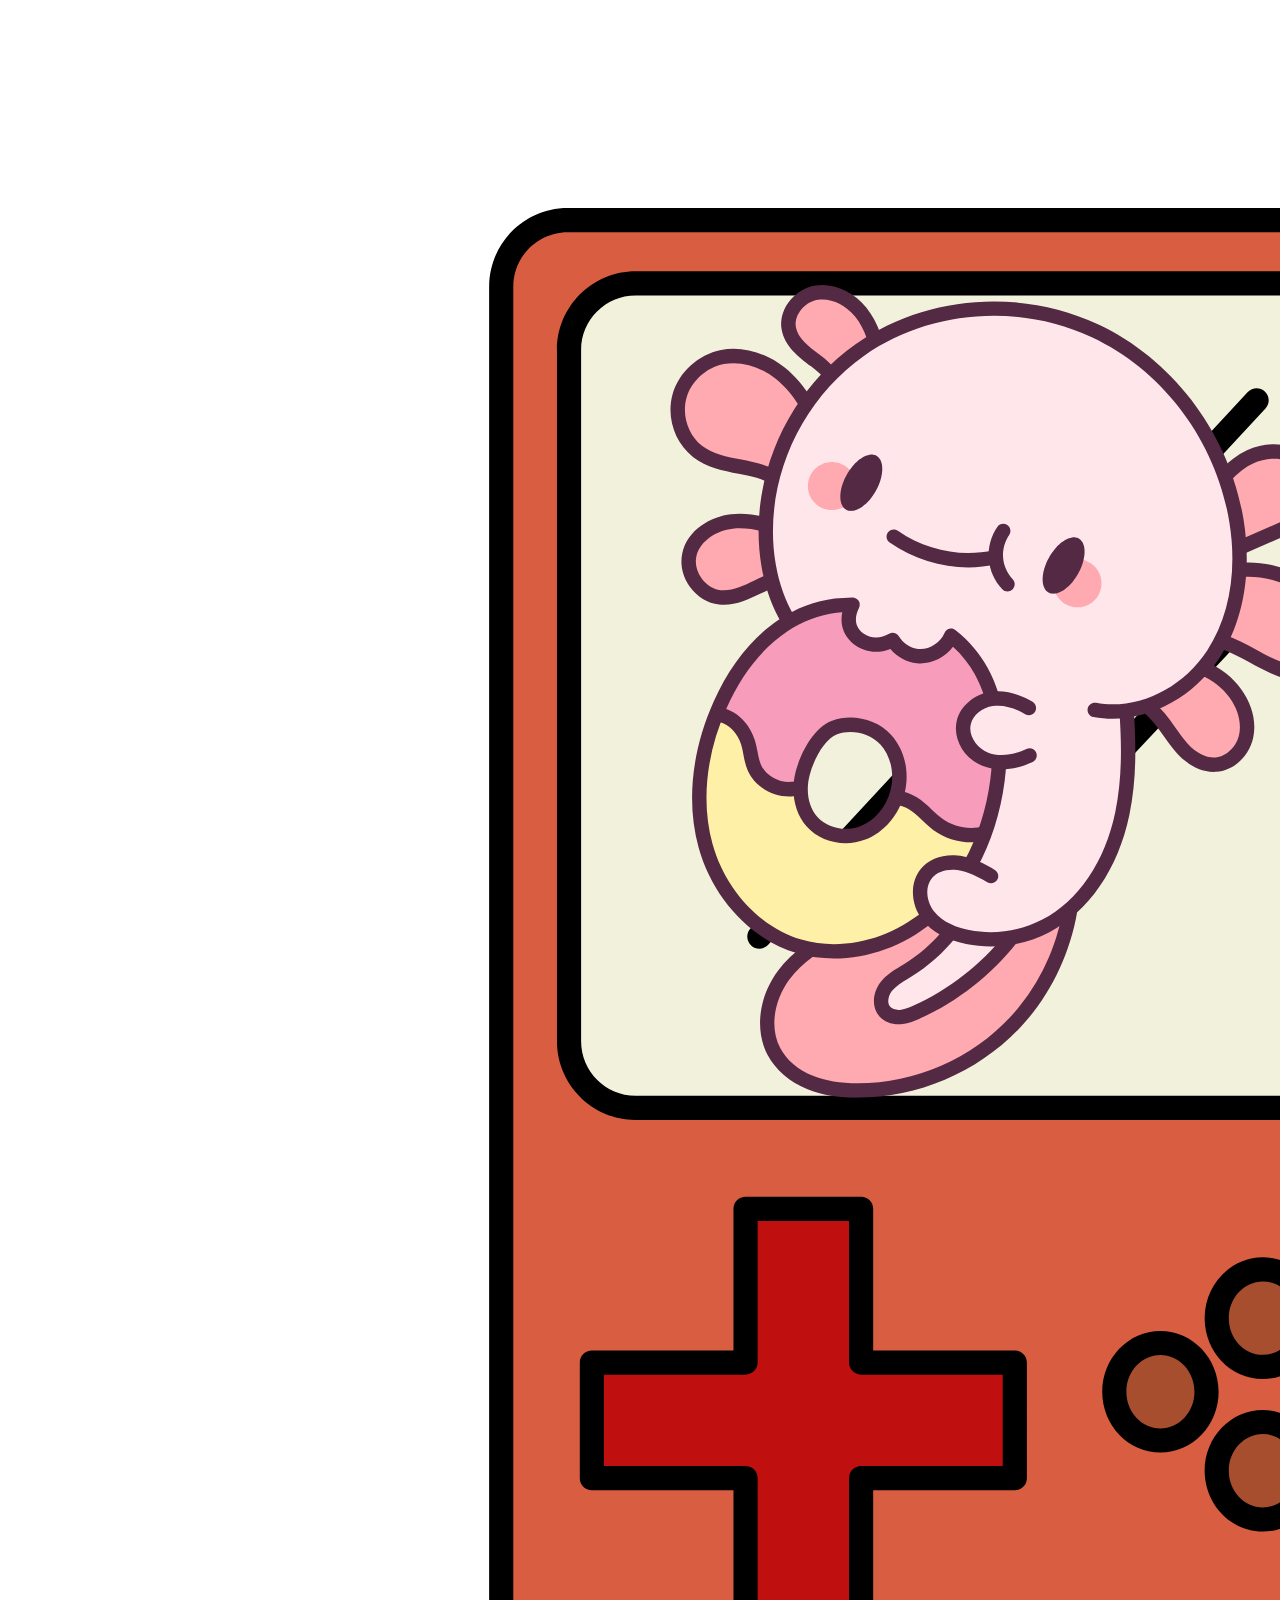
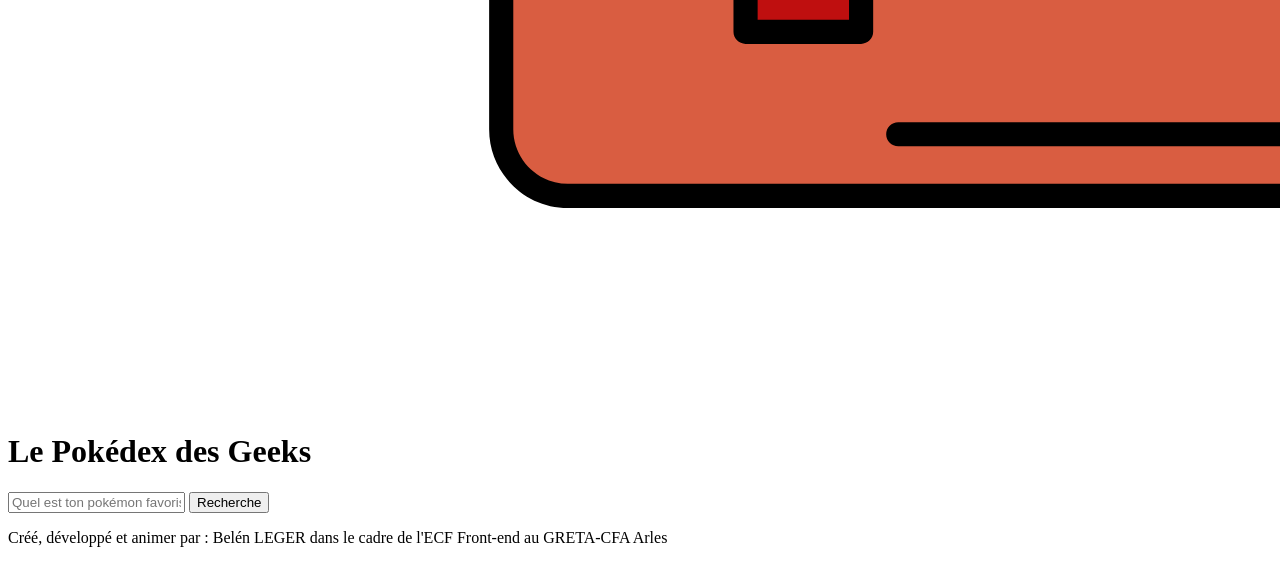
==== index.html @ acac2882 "End second day ECF" ====
<!doctype html>
<html lang="fr">
  <head>
    <meta charset="UTF-8" />
    <meta name="viewport" content="width=device-width, initial-scale=1.0" />
    <link rel="stylesheet" href="/CSS/style.css" />
    <link rel="stylesheet" href="/CSS/global.css" />
    <script type="module" src="/JS/script.js" defer></script>
    <title>Pokédex by Rocket DEV</title>
  </head>
  <body>
    <header>
      <a href="/index.html"><img src="/Logo.svg" alt="Logo du site" /></a>
      <h1>Le Pokédex des Geeks</h1>
      <!--Barre de recherche avec la sémantique pour indiquer aux navigateurs et lecteurs d'écrans que c'est seulement de la recherche-->
      <form role="search">
        <input type="text" placeholder="Quel est ton pokémon favoris ?" />
        <button type="submit">Recherche</button>
        <p id="error-message"></p>
      </form>
    </header>
    <main>
      <section></section>
    </main>
    <footer>
      <p>Créé, développé et animer par : Belén LEGER dans le cadre de l'ECF Front-end au GRETA-CFA Arles</p>
    </footer>
  </body>
</html>
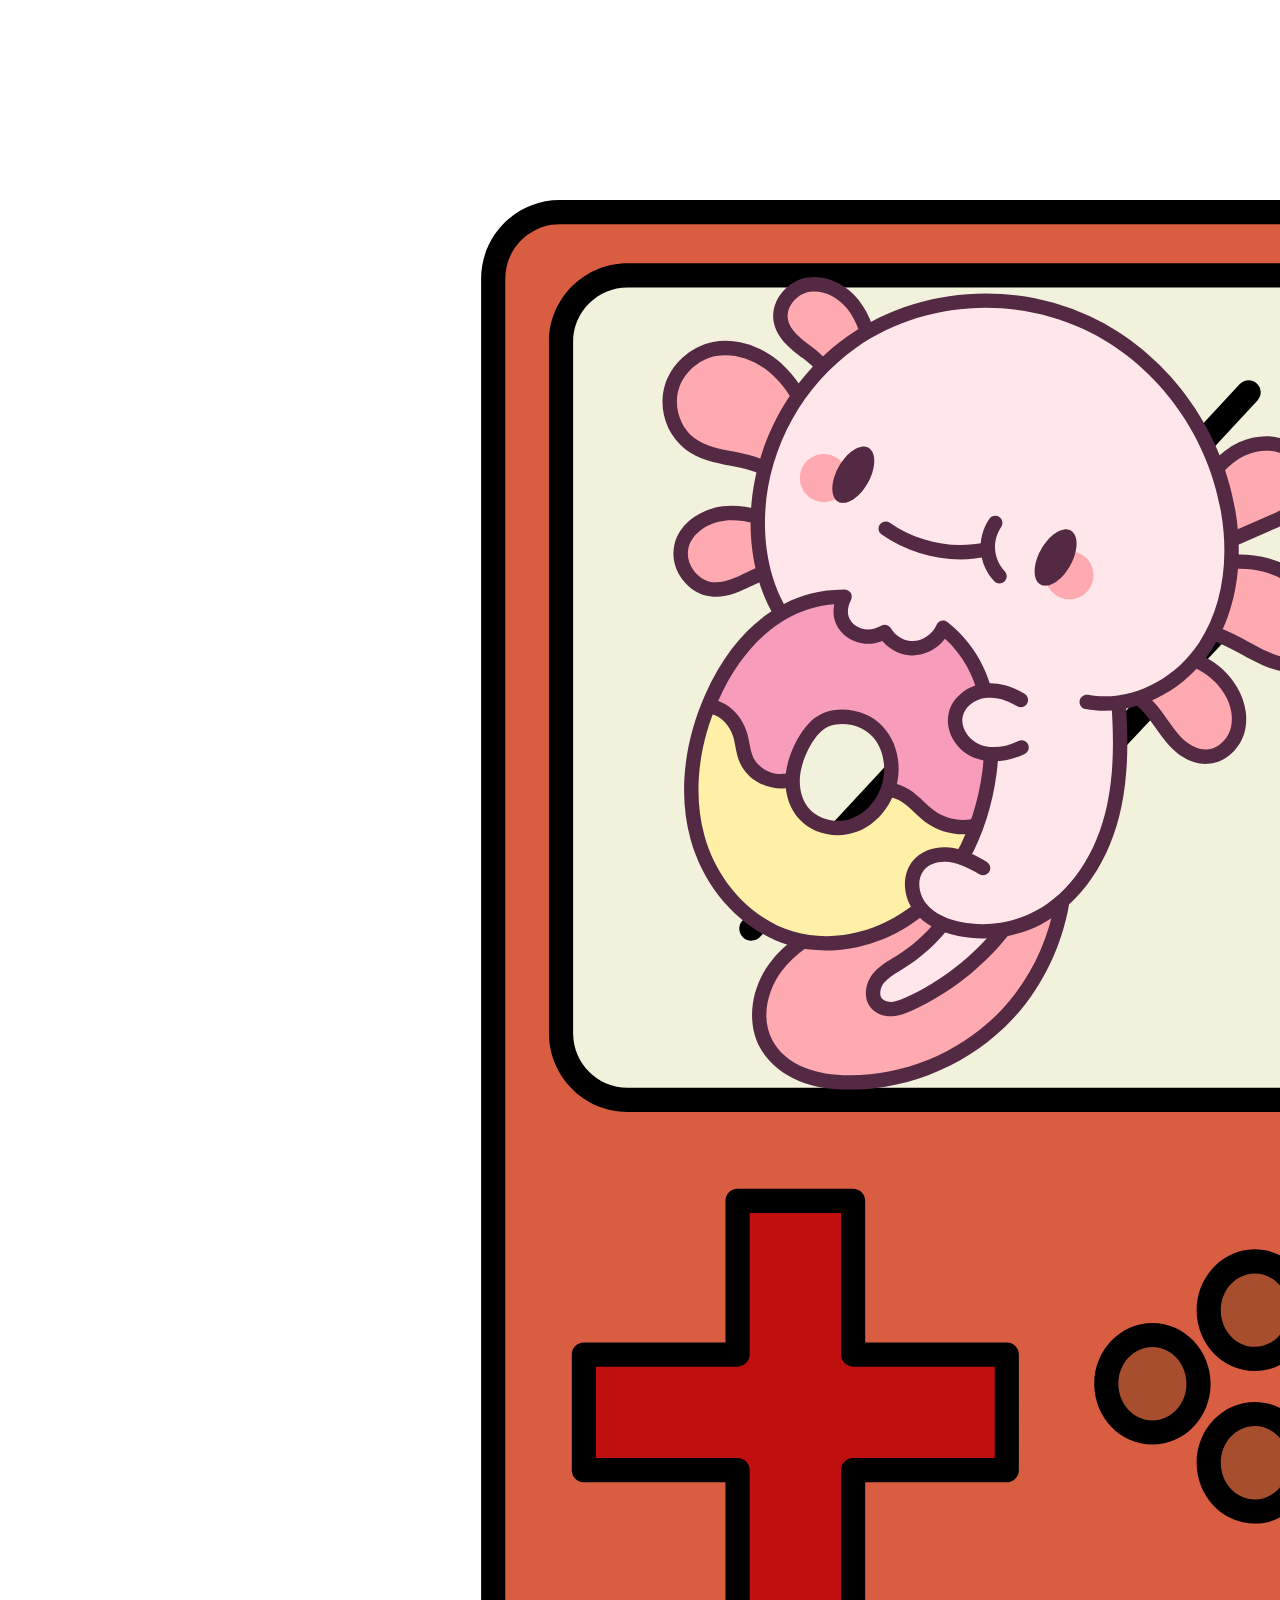
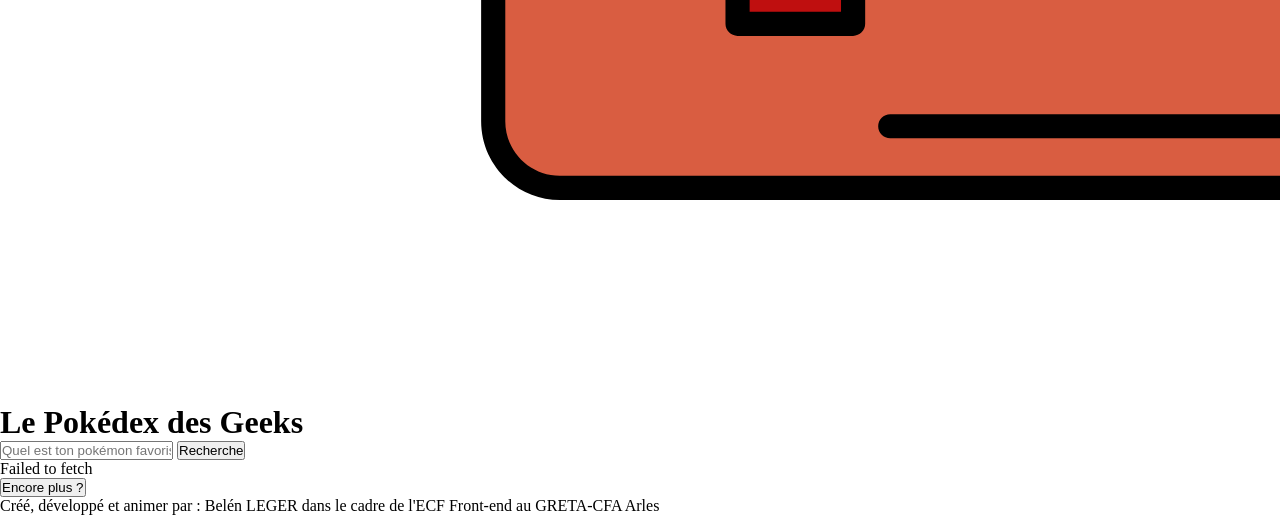
==== commit 3219417b: "Start details files pokemon" ====
--- a/index.html
+++ b/index.html
@@ -21,6 +21,7 @@
     </header>
     <main>
       <section></section>
+      <button type="button" id="loadAgain">Encore plus ?</button>
     </main>
     <footer>
       <p>Créé, développé et animer par : Belén LEGER dans le cadre de l'ECF Front-end au GRETA-CFA Arles</p>
--- a/CSS/global.css
+++ b/CSS/global.css
@@ -0,0 +1,21 @@
+* {
+  margin: 0;
+  padding: 0;
+  box-sizing: border-box;
+}
+
+:root {
+  --bleu_fonce: #077f8c;
+  --bleuClaire: #65bfaf;
+  --blanCassee: #f2f1dc;
+  --rouille: #a64e2e;
+  --orangeVif: #d95d41;
+
+  /*Typographie*/
+  --corps_de_texte: "comic SANS MS", sans-serif;
+  --corps_titre: "pacifico", sans-serif;
+
+  /*GAP*/
+  --gap: 15px;
+  --gap_carte: 10px;
+}
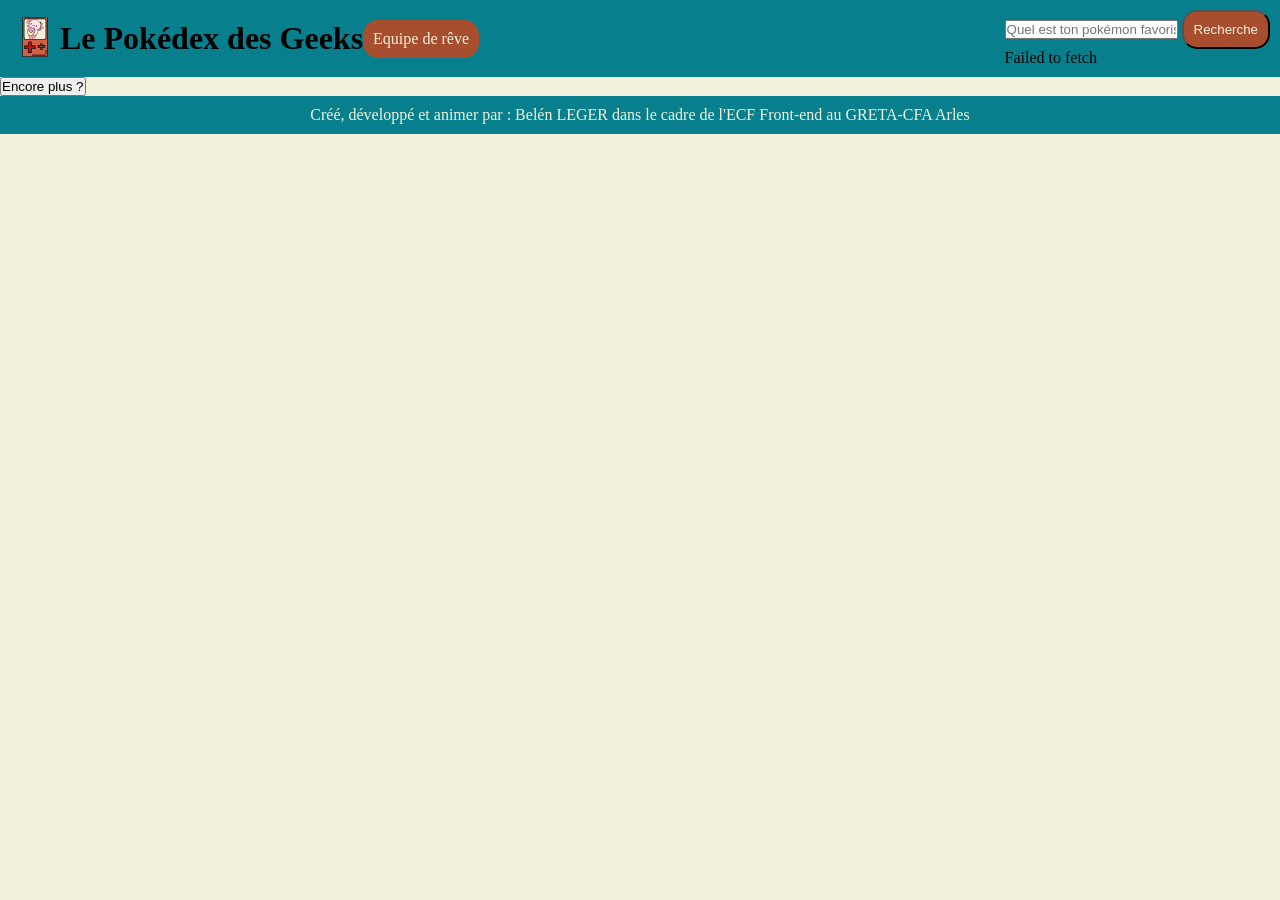
==== commit efd5a6ef: "Finish CSS global" ====
--- a/index.html
+++ b/index.html
@@ -12,16 +12,17 @@
     <header>
       <a href="/index.html"><img src="/Logo.svg" alt="Logo du site" /></a>
       <h1>Le Pokédex des Geeks</h1>
+      <a href="team.html" id="dreamTeam">Equipe de rêve</a>
       <!--Barre de recherche avec la sémantique pour indiquer aux navigateurs et lecteurs d'écrans que c'est seulement de la recherche-->
       <form role="search">
         <input type="text" placeholder="Quel est ton pokémon favoris ?" />
-        <button type="submit">Recherche</button>
+        <button type="submit" id="benjamin">Recherche</button>
         <p id="error-message"></p>
       </form>
     </header>
     <main>
       <section></section>
-      <button type="button" id="loadAgain">Encore plus ?</button>
+      <button type="submit" id="loadAgain">Encore plus ?</button>
     </main>
     <footer>
       <p>Créé, développé et animer par : Belén LEGER dans le cadre de l'ECF Front-end au GRETA-CFA Arles</p>
--- a/CSS/global.css
+++ b/CSS/global.css
@@ -19,3 +19,37 @@
   --gap: 15px;
   --gap_carte: 10px;
 }
+
+body {
+  background-color: var(--blanCassee);
+  & header {
+    display: flex;
+    align-items: center;
+    background-color: var(--bleu_fonce);
+    padding: 10px;
+    & form {
+      margin-left: auto;
+    }
+    & img {
+      width: 50px;
+    }
+    & #benjamin,
+    & #dreamTeam {
+      text-decoration: none;
+      color: var(--blanCassee);
+      background-color: var(--rouille);
+      border-radius: 15px;
+      padding: 10px;
+    }
+    & #benjamin:hover,
+    & #dreamTeam:hover {
+      background-color: var(--orangeVif);
+    }
+  }
+  & footer {
+    background-color: var(--bleu_fonce);
+    color: var(--blanCassee);
+    padding: 10px;
+    text-align: center;
+  }
+}
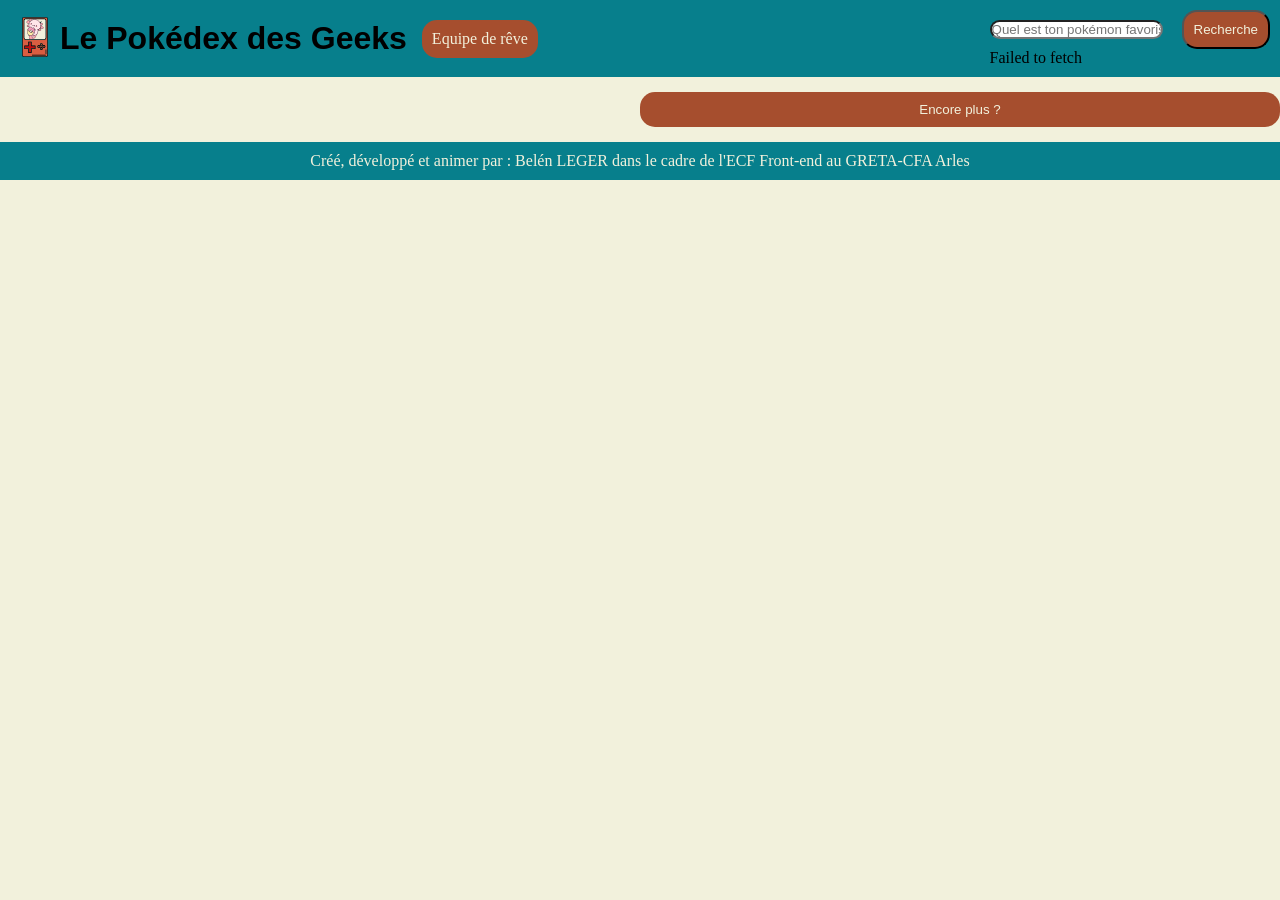
==== commit 07b83eb9: "Finish" ====
--- a/index.html
+++ b/index.html
@@ -15,7 +15,7 @@
       <a href="team.html" id="dreamTeam">Equipe de rêve</a>
       <!--Barre de recherche avec la sémantique pour indiquer aux navigateurs et lecteurs d'écrans que c'est seulement de la recherche-->
       <form role="search">
-        <input type="text" placeholder="Quel est ton pokémon favoris ?" />
+        <input type="text" placeholder="Quel est ton pokémon favoris ?" id="searchBar" />
         <button type="submit" id="benjamin">Recherche</button>
         <p id="error-message"></p>
       </form>
--- a/CSS/style.css
+++ b/CSS/style.css
@@ -0,0 +1,47 @@
+body {
+  & main {
+    display: flex;
+    flex-wrap: wrap;
+    gap: var(--gap);
+
+    & section {
+      flex: 1;
+      margin: 15px;
+      display: flex;
+      flex-wrap: wrap;
+      gap: var(--gap);
+      flex: 1;
+    }
+    & .articlePok {
+      background-color: var(--bleuClaire);
+      border-radius: 15px;
+      box-shadow: 0 4px 8px rgba(0, 0, 0, 0.2);
+      padding: var(--gap_carte);
+      border: 2px solid transparent;
+      margin: 15px;
+
+      &:hover {
+        border: 2px solid var(--rouille);
+      }
+    }
+    & #loadAgain {
+      order: 9999;
+      flex-basis: 50%;
+      width: 50%;
+      align-self: flex-end;
+      display: block;
+      margin: var(--gap) auto;
+      background-color: var(--rouille);
+      color: var(--blanCassee);
+      border: none;
+      border-radius: 15px;
+      padding: 10px 20px;
+      cursor: pointer;
+      align-self: flex-end;
+
+      &:hover {
+        background-color: var(--orangeVif);
+      }
+    }
+  }
+}
--- a/CSS/global.css
+++ b/CSS/global.css
@@ -30,6 +30,9 @@
     & form {
       margin-left: auto;
     }
+    & h1 {
+      font-family: var(--corps_titre);
+    }
     & img {
       width: 50px;
     }
@@ -40,10 +43,14 @@
       background-color: var(--rouille);
       border-radius: 15px;
       padding: 10px;
+      margin-left: var(--gap);
     }
     & #benjamin:hover,
     & #dreamTeam:hover {
       background-color: var(--orangeVif);
+    }
+    & #searchBar {
+      border-radius: 10px;
     }
   }
   & footer {
